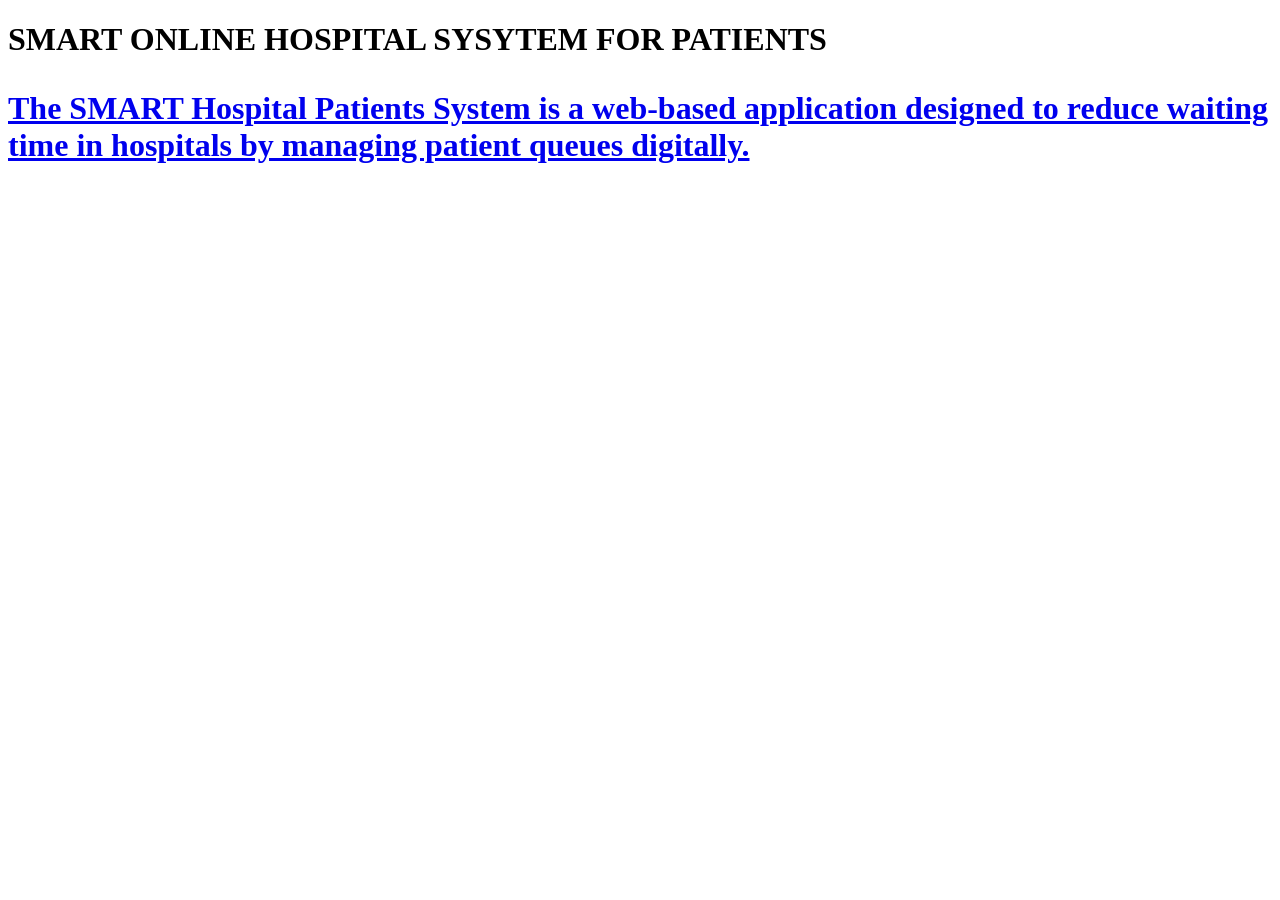
==== index.html @ a69d8923 "Create index.html" ====
<!-- This is the Primary or main link which act as website directory link as on google search results for sites links-->
<!DOCTYPE html>
<html lang="en">
<head>
<title>
</title>
</head>
<body>
<h1>  SMART ONLINE HOSPITAL SYSYTEM FOR PATIENTS<h1>
<p> <a href ="HomePage.html" >The SMART Hospital Patients System is a web-based application designed to reduce waiting time in hospitals by managing patient queues digitally.</a><p>
</body>
</html>
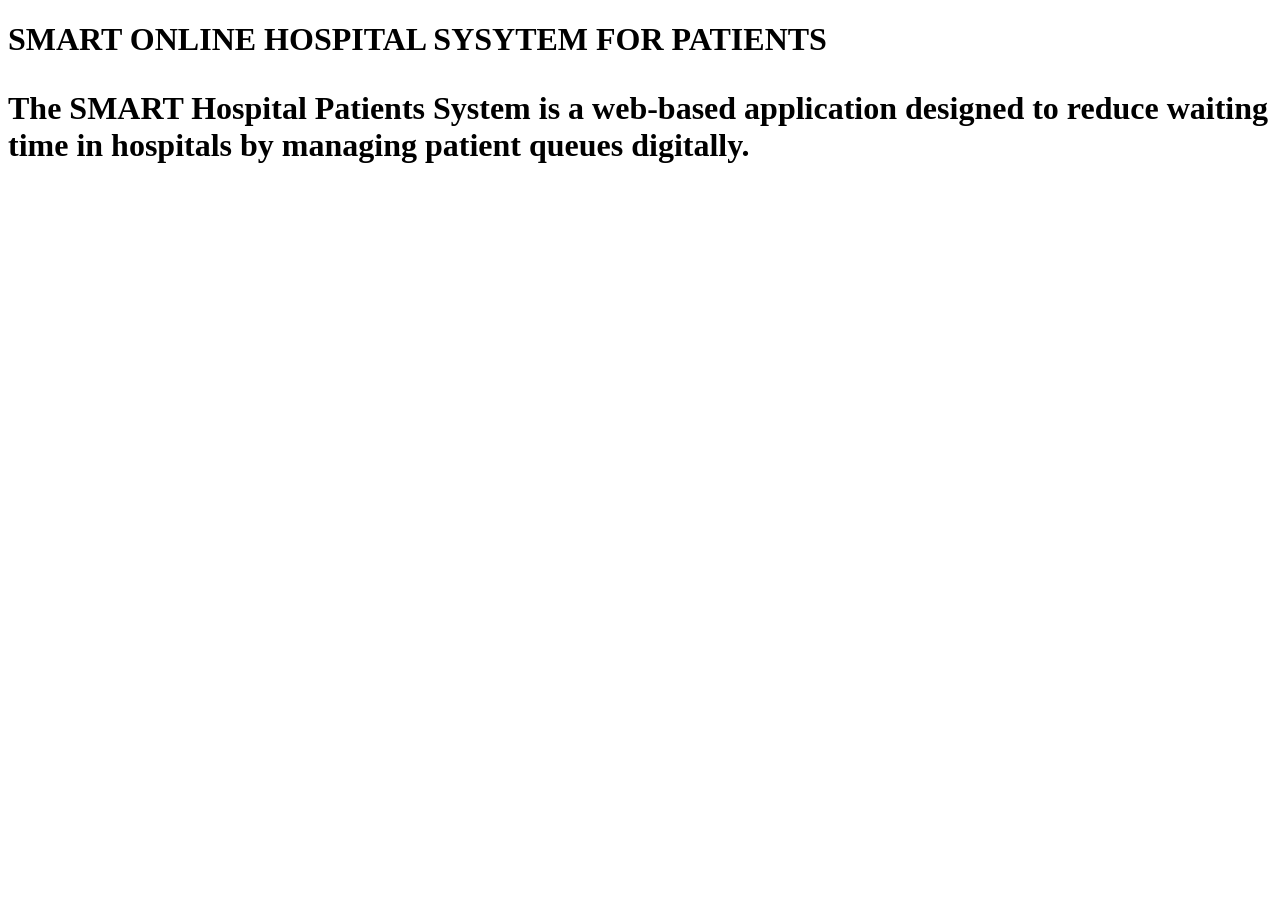
==== commit 98810bd0: "Update index.html" ====
--- a/index.html
+++ b/index.html
@@ -1,12 +1,13 @@
-<!-- This is the Primary or main link which act as website directory link as on google search results for sites links-->
+<!-- This is for the Homepage window-->
 <!DOCTYPE html>
 <html lang="en">
 <head>
 <title>
+    SMART ONLINE HOSPITAL SYSYTEM FOR PATIENTS
 </title>
 </head>
 <body>
 <h1>  SMART ONLINE HOSPITAL SYSYTEM FOR PATIENTS<h1>
-<p> <a href ="HomePage.html" >The SMART Hospital Patients System is a web-based application designed to reduce waiting time in hospitals by managing patient queues digitally.</a><p>
+<p>The SMART Hospital Patients System is a web-based application designed to reduce waiting time in hospitals by managing patient queues digitally.<p>
 </body>
 </html>
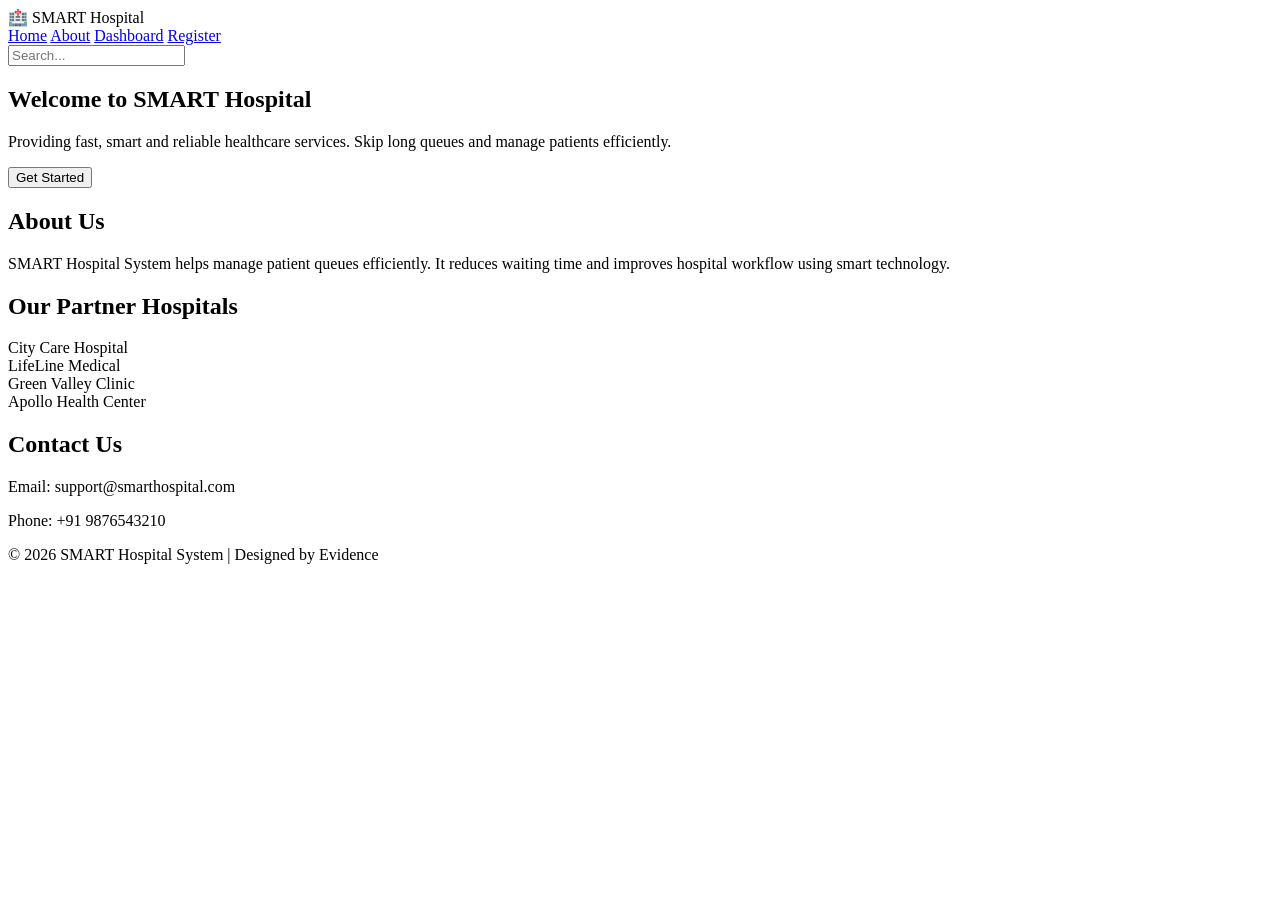
==== commit d24079b9: "Update index.html" ====
--- a/index.html
+++ b/index.html
@@ -2,12 +2,67 @@
 <!DOCTYPE html>
 <html lang="en">
 <head>
-<title>
-    SMART ONLINE HOSPITAL SYSYTEM FOR PATIENTS
-</title>
+    <title>SMART Hospital</title>
+    <link rel="stylesheet" href="style.css">
 </head>
 <body>
-<h1>  SMART ONLINE HOSPITAL SYSYTEM FOR PATIENTS<h1>
-<p>The SMART Hospital Patients System is a web-based application designed to reduce waiting time in hospitals by managing patient queues digitally.<p>
+
+<!-- Header / Navbar -->
+<header>
+    <div class="logo">🏥 SMART Hospital</div>
+
+    <nav>
+        <a href="#">Home</a>
+        <a href="#">About</a>
+        <a href="#">Dashboard</a>
+        <a href="#">Register</a>
+    </nav>
+
+    <input type="text" placeholder="Search..." class="search-bar">
+</header>
+
+<!-- Hero Section -->
+<section class="hero">
+    <div class="hero-content">
+        <h1>Welcome to SMART Hospital</h1>
+        <p>Providing fast, smart and reliable healthcare services.  
+           Skip long queues and manage patients efficiently.</p>
+        <button class="btn">Get Started</button>
+    </div>
+</section>
+
+<!-- About Section -->
+<section class="about">
+    <h2>About Us</h2>
+    <p>
+        SMART Hospital System helps manage patient queues efficiently.
+        It reduces waiting time and improves hospital workflow using smart technology.
+    </p>
+</section>
+
+<!-- Partner Hospitals -->
+<section class="partners">
+    <h2>Our Partner Hospitals</h2>
+    <div class="partner-box">
+        <div class="partner">City Care Hospital</div>
+        <div class="partner">LifeLine Medical</div>
+        <div class="partner">Green Valley Clinic</div>
+        <div class="partner">Apollo Health Center</div>
+    </div>
+</section>
+
+<!-- Contact Section -->
+<section class="contact">
+    <h2>Contact Us</h2>
+    <p>Email: support@smarthospital.com</p>
+    <p>Phone: +91 9876543210</p>
+</section>
+
+<!-- Footer -->
+<footer>
+    <p>© 2026 SMART Hospital System | Designed by Evidence</p>
+</footer>
+
 </body>
 </html>
+
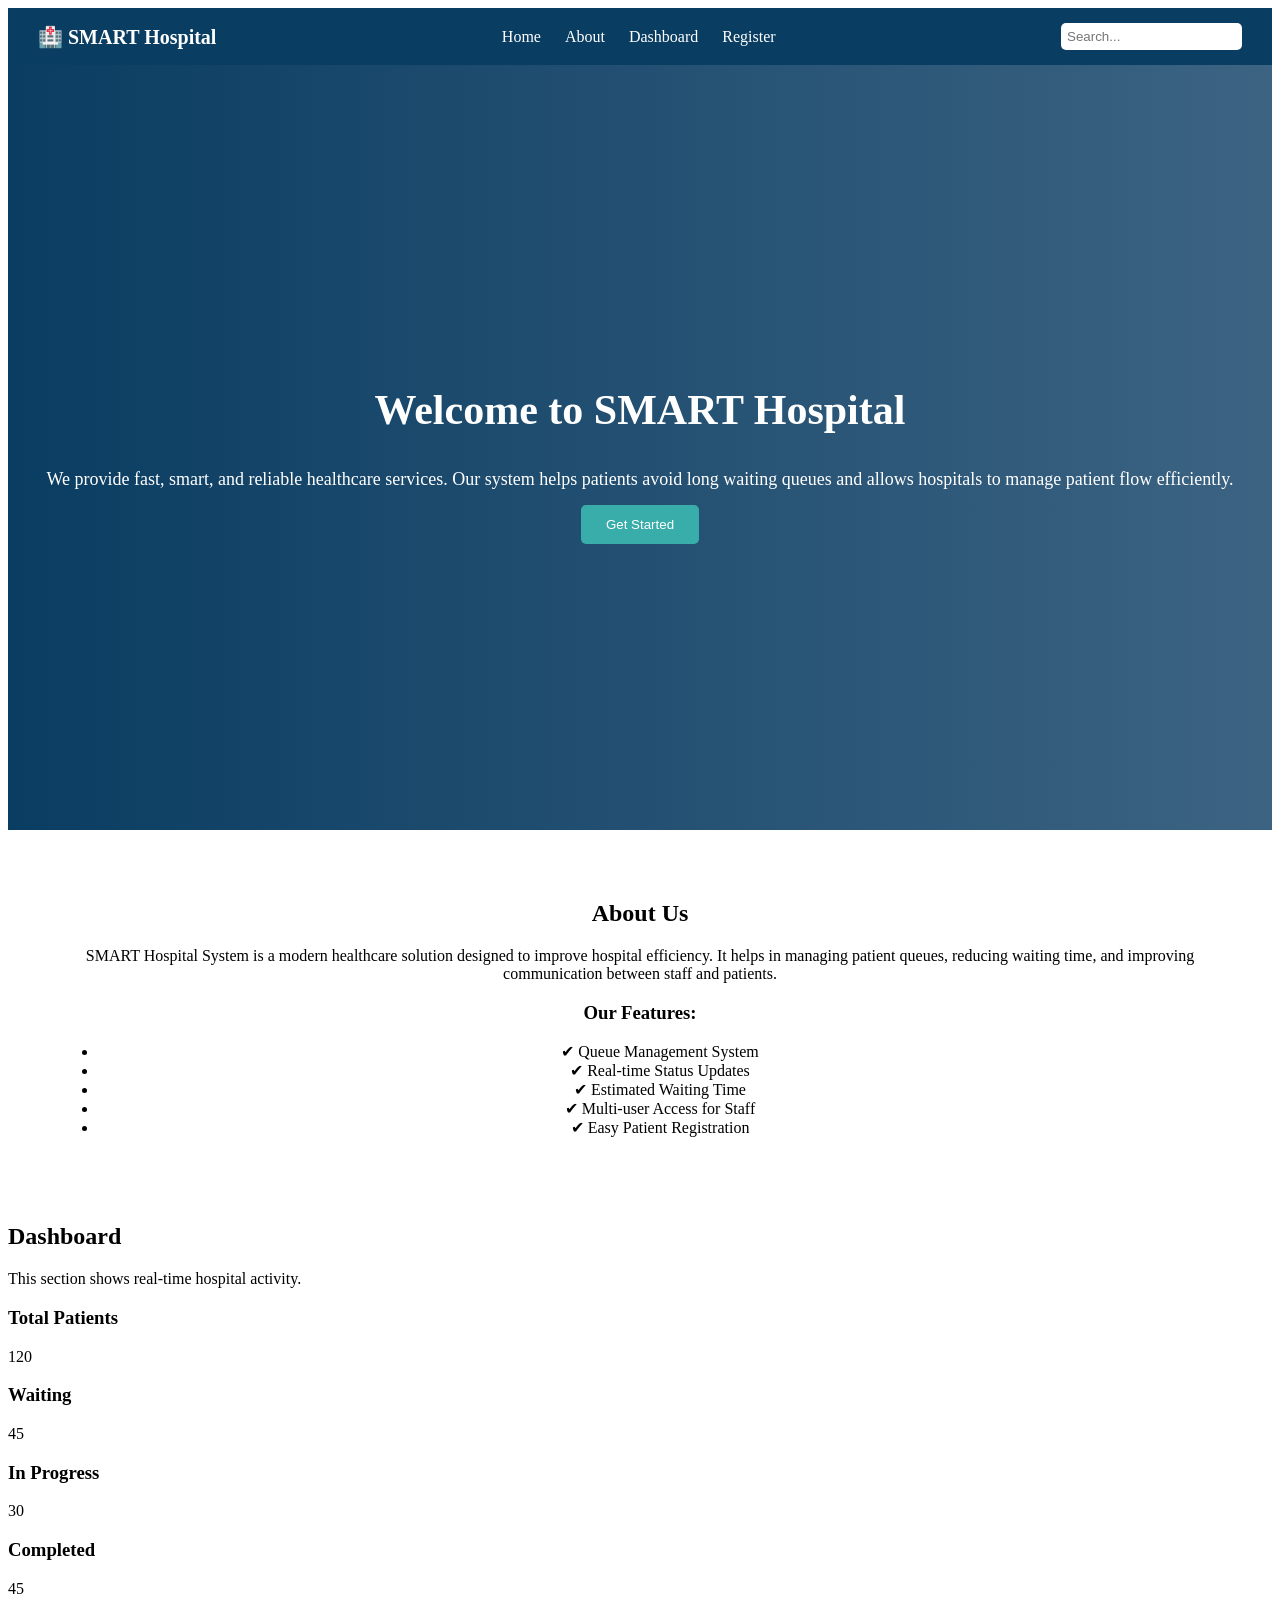
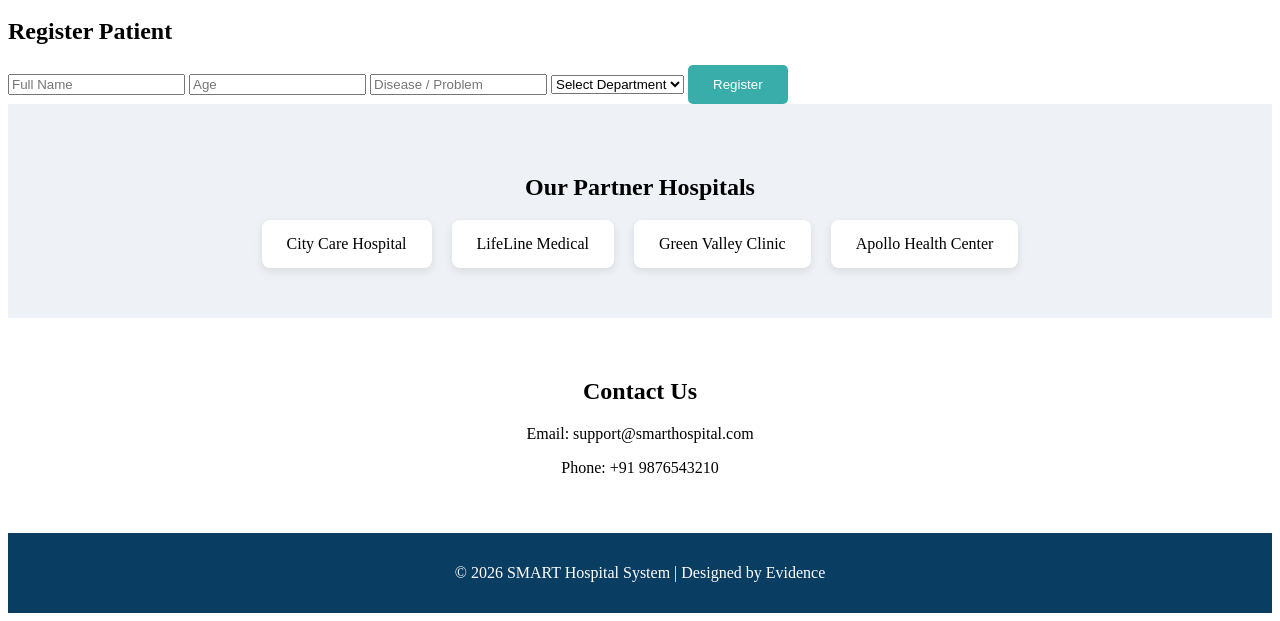
==== commit 3c2564d1: "Update index.html" ====
--- a/index.html
+++ b/index.html
@@ -10,34 +10,96 @@
 <!-- Header / Navbar -->
 <header>
     <div class="logo">🏥 SMART Hospital</div>
-
     <nav>
-        <a href="#">Home</a>
-        <a href="#">About</a>
-        <a href="#">Dashboard</a>
-        <a href="#">Register</a>
+        <a href="#home">Home</a>
+        <a href="#about">About</a>
+        <a href="#dashboard">Dashboard</a>
+        <a href="#register">Register</a>
     </nav>
-
     <input type="text" placeholder="Search..." class="search-bar">
 </header>
 
-<!-- Hero Section -->
-<section class="hero">
+<!-- Home Section -->
+<section id="home" class="hero">
     <div class="hero-content">
         <h1>Welcome to SMART Hospital</h1>
-        <p>Providing fast, smart and reliable healthcare services.  
-           Skip long queues and manage patients efficiently.</p>
-        <button class="btn">Get Started</button>
+        <p>
+            We provide fast, smart, and reliable healthcare services.
+            Our system helps patients avoid long waiting queues and
+            allows hospitals to manage patient flow efficiently.
+        </p>
+        <button class="btn" onclick="document.getElementById('register').scrollIntoView()">
+            Get Started
+        </button>
     </div>
 </section>
 
 <!-- About Section -->
-<section class="about">
+<section id="about" class="about">
     <h2>About Us</h2>
     <p>
-        SMART Hospital System helps manage patient queues efficiently.
-        It reduces waiting time and improves hospital workflow using smart technology.
+        SMART Hospital System is a modern healthcare solution designed
+        to improve hospital efficiency. It helps in managing patient queues,
+        reducing waiting time, and improving communication between staff and patients.
     </p>
+
+    <h3>Our Features:</h3>
+    <ul>
+        <li>✔ Queue Management System</li>
+        <li>✔ Real-time Status Updates</li>
+        <li>✔ Estimated Waiting Time</li>
+        <li>✔ Multi-user Access for Staff</li>
+        <li>✔ Easy Patient Registration</li>
+    </ul>
+</section>
+
+<!-- Dashboard Section -->
+<section id="dashboard" class="dashboard">
+    <h2>Dashboard</h2>
+    <p>This section shows real-time hospital activity.</p>
+
+    <div class="dashboard-box">
+        <div class="card">
+            <h3>Total Patients</h3>
+            <p>120</p>
+        </div>
+
+        <div class="card">
+            <h3>Waiting</h3>
+            <p>45</p>
+        </div>
+
+        <div class="card">
+            <h3>In Progress</h3>
+            <p>30</p>
+        </div>
+
+        <div class="card">
+            <h3>Completed</h3>
+            <p>45</p>
+        </div>
+    </div>
+</section>
+
+<!-- Register Section -->
+<section id="register" class="register">
+    <h2>Register Patient</h2>
+
+    <form>
+        <input type="text" placeholder="Full Name" required>
+        <input type="number" placeholder="Age" required>
+        <input type="text" placeholder="Disease / Problem" required>
+
+        <select>
+            <option>Select Department</option>
+            <option>General</option>
+            <option>Cardiology</option>
+            <option>Orthopedics</option>
+            <option>Neurology</option>
+        </select>
+
+        <button type="submit" class="btn">Register</button>
+    </form>
 </section>
 
 <!-- Partner Hospitals -->
@@ -65,4 +127,3 @@
 
 </body>
 </html>
-
--- a/style.css
+++ b/style.css
@@ -0,0 +1,133 @@
+<!--For CSS design-->
+/* Reset */
+body {
+    margin: 0;
+    font-family: 'Segoe UI', sans-serif;
+    background: #f5f7fa;
+}
+
+/* Header */
+header {
+    display: flex;
+    justify-content: space-between;
+    align-items: center;
+    background: #0a3d62;
+    padding: 15px 30px;
+    color: white;
+}
+
+.logo {
+    font-size: 20px;
+    font-weight: bold;
+}
+
+nav a {
+    margin: 0 10px;
+    text-decoration: none;
+    color: white;
+    font-weight: 500;
+}
+
+nav a:hover {
+    color: #82ccdd;
+}
+
+/* Search Bar */
+.search-bar {
+    padding: 6px;
+    border-radius: 5px;
+    border: none;
+}
+
+/* Hero Section */
+.hero {
+    height: 85vh;
+    background: linear-gradient(to right, #0a3d62, #3c6382);
+    display: flex;
+    justify-content: center;
+    align-items: center;
+    text-align: center;
+    color: white;
+}
+
+.hero-content h1 {
+    font-size: 42px;
+}
+
+.hero-content p {
+    margin: 15px 0;
+    font-size: 18px;
+}
+
+/* Button */
+.btn {
+    padding: 12px 25px;
+    background: #38ada9;
+    border: none;
+    color: white;
+    border-radius: 5px;
+    cursor: pointer;
+    transition: 0.3s;
+}
+
+.btn:hover {
+    background: #079992;
+}
+
+/* About */
+.about {
+    padding: 50px;
+    text-align: center;
+}
+
+/* Partners */
+.partners {
+    padding: 50px;
+    background: #eef2f7;
+    text-align: center;
+}
+
+.partner-box {
+    display: flex;
+    justify-content: center;
+    gap: 20px;
+    flex-wrap: wrap;
+}
+
+.partner {
+    background: white;
+    padding: 15px 25px;
+    border-radius: 8px;
+    box-shadow: 0 3px 8px rgba(0,0,0,0.1);
+    transition: 0.3s;
+}
+
+.partner:hover {
+    transform: scale(1.05);
+}
+
+/* Contact */
+.contact {
+    padding: 40px;
+    text-align: center;
+}
+
+/* Footer */
+footer {
+    background: #0a3d62;
+    color: white;
+    text-align: center;
+    padding: 15px;
+}
+
+/* Responsive */
+@media (max-width: 768px) {
+    header {
+        flex-direction: column;
+        gap: 10px;
+    }
+
+    .hero-content h1 {
+        font-size: 28px;
+    }
+}
